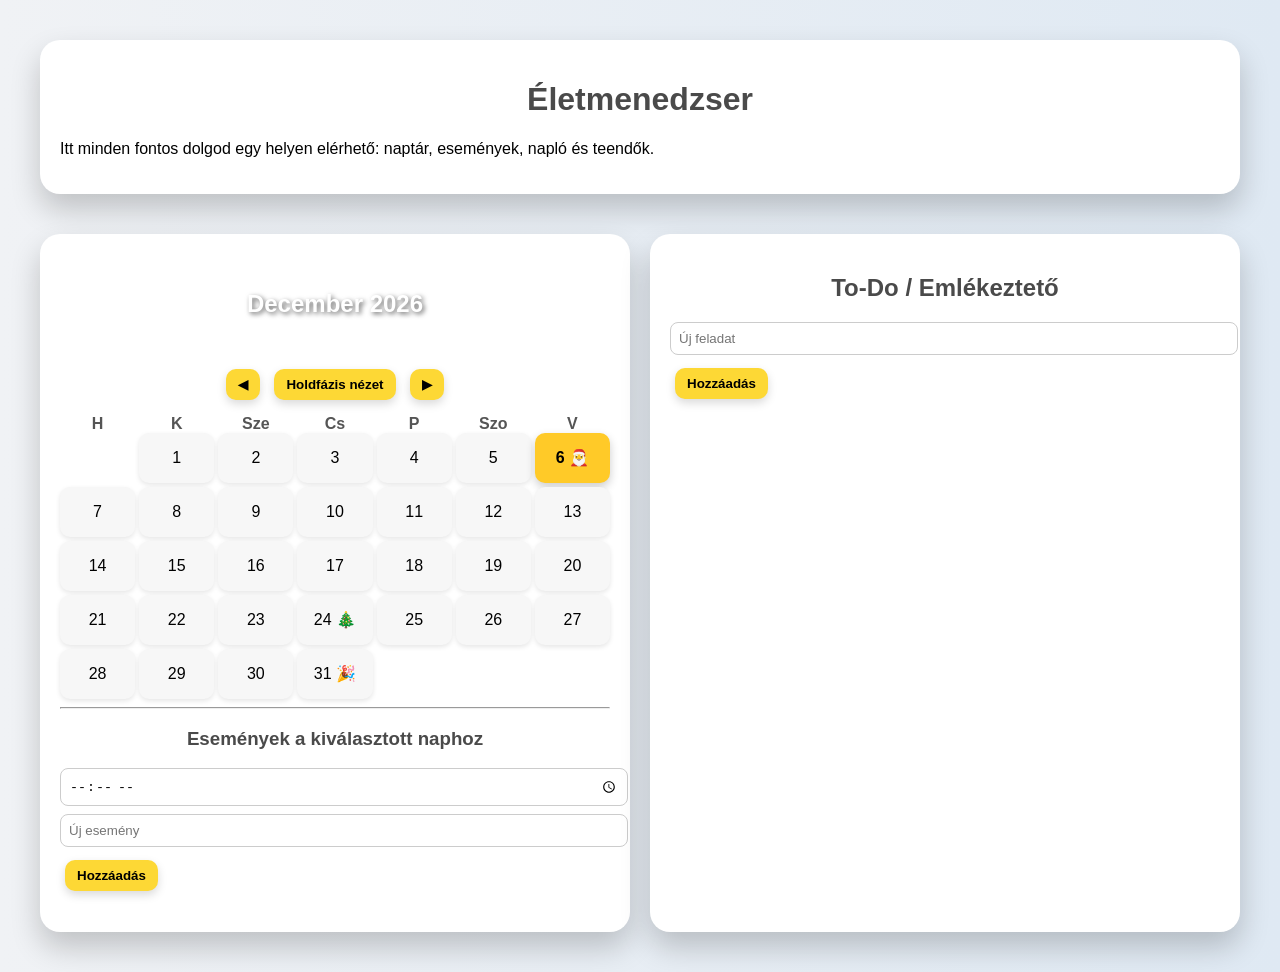
==== web.html @ cc16631f "Add files via upload" ====
<!DOCTYPE html>
<html lang="hu">
<head>
<meta charset="UTF-8">
<meta name="viewport" content="width=device-width, initial-scale=1.0">
<title>Életmenedzser</title>
<style>
body {margin:0;font-family:'Roboto',sans-serif;background:linear-gradient(to right,#f0f2f5,#dfe9f3);min-height:100vh;display:flex;justify-content:center;padding:20px;}
.container {width:100%; max-width:1200px;}
h1,h2,h3 {text-align:center;color:#4a4a4a;}
.card {background:#fff;border-radius:20px;padding:20px;box-shadow:0 15px 30px rgba(0,0,0,0.2);margin:20px 0;}
.grid {display:grid;grid-template-columns:repeat(auto-fit,minmax(280px,1fr));gap:20px;}
button {padding:8px 12px;border:none;border-radius:10px;cursor:pointer;background:#fdd835;font-weight:bold;margin:5px;transition:0.3s;box-shadow:0 4px 10px rgba(0,0,0,0.15);}
button:hover {background:#ffc107; transform:translateY(-2px);}
.weekdays, .days {display:grid; grid-template-columns:repeat(7,1fr); text-align:center; gap:4px;}
.weekdays div {font-weight:bold; color:#555;}
.day {min-height:50px;display:flex;justify-content:center;align-items:center;flex-direction:column;border-radius:10px;background:#f7f7f7;position:relative;transition:0.3s;box-shadow:0 2px 5px rgba(0,0,0,0.1);}
.day:hover {background:#ffe082; transform:translateY(-2px);}
.day.today {background:#ffca28; font-weight:bold; box-shadow:0 4px 10px rgba(0,0,0,0.2);}
.tooltiptext {position:absolute;bottom:100%;left:50%;transform:translateX(-50%);background:#333;color:#fff;padding:3px 8px;border-radius:6px;font-size:12px;display:none;white-space: pre-line;text-align:left;}
.day:hover .tooltiptext {display:block;}
#calendarHeader {height:100px;border-radius:15px;margin-bottom:10px;background-size:cover;background-position:center;display:flex;align-items:center;justify-content:center;color:white;font-size:24px;font-weight:bold;text-shadow:2px 2px 5px rgba(0,0,0,0.6);}
textarea, input {width:100%; padding:8px; border-radius:8px; border:1px solid #ccc; margin-bottom:8px;}
ul {list-style:none; padding:0;}
li {background:#f7f7f7; margin:5px 0; padding:8px; border-radius:10px; display:flex; justify-content:space-between; align-items:center;}
li span {flex-grow:1; cursor:pointer;}
</style>
</head>
<body onload="renderCalendar()">
<div class="container">
    <div class="card"><h1>Életmenedzser</h1><p>Itt minden fontos dolgod egy helyen elérhető: naptár, események, napló és teendők.</p></div>
    <div class="grid">
        <!-- NAPTÁR ÉS ESEMÉNYEK -->
        <div class="card">
            <div id="calendarHeader"></div>
            <div style="text-align:center; margin:10px;">
                <button onclick="prevMonth()">◀</button>
                <button onclick="toggleMoon()">Holdfázis nézet</button>
                <button onclick="nextMonth()">▶</button>
            </div>
            <div class="weekdays">
                <div>H</div><div>K</div><div>Sze</div><div>Cs</div><div>P</div><div>Szo</div><div>V</div>
            </div>
            <div class="days" id="calendarDays"></div>
            <hr>
            <h3>Események a kiválasztott naphoz</h3>
            <input type="time" id="eventTime">
            <input type="text" id="eventInput" placeholder="Új esemény">
            <button onclick="addCalendarEvent()">Hozzáadás</button>
            <ul id="eventList"></ul>
        </div>

        <!-- TO-DO -->
        <div class="card">
            <h2>To-Do / Emlékeztető</h2>
            <input type="text" id="todoInput" placeholder="Új feladat">
            <button onclick="addTodo()">Hozzáadás</button>
            <ul class="todo-list" id="todoList"></ul>
        </div>
    </div>
</div>

<script>
// Változók
const monthNames=["Január","Február","Március","Április","Május","Június","Július","Augusztus","Szeptember","Október","November","December"];
let today=new Date();
let calendarMonth=today.getMonth();
let calendarYear=today.getFullYear();
let showMoon=false;
let selectedDay=today.getDate();

// Ünnepek
const holidayDates={"0-31": {name:"Imbolc", icon:"❄️"},"2-20": {name:"Ostara", icon:"🌸"},"7-1": {name:"Lughnasadh", icon:"🌾"},"9-31": {name:"Samhain", icon:"🎃"},"11-6": {name:"Mikulás", icon:"🎅"},"11-24": {name:"Karácsony", icon:"🎄"},"11-31": {name:"Szilveszter", icon:"🎉"}};

// Események
let calendarEvents=JSON.parse(localStorage.getItem("calendarEvents")||"{}");

// Holdfázis
function getMoonPhase(y,m,d){
    const lp=29.53;
    const c=new Date(y,m,d);
    const newMoon=new Date(2023,0,21);
    const diff=(c-newMoon)/(1000*60*60*24);
    const phase=diff%lp;
    if(phase<1) return {icon:"🌑",name:"Újhold"};
    if(phase<7.4) return {icon:"🌒",name:"Növő félhold"};
    if(phase<14.8) return {icon:"🌕",name:"Telihold"};
    if(phase<22.1) return {icon:"🌘",name:"Fogyó félhold"};
    return {icon:"🌑",name:"Újhold"};
}

// Évszakos háttér (helyi képek angol nevűek)
function getSeasonImage(month){
    if([2,3,4].includes(month)) return "url('images/spring.jpg')";
    if([5,6,7].includes(month)) return "url('images/summer.jpg')";
    if([8,9,10].includes(month)) return "url('images/autumn.jpg')";
    return "url('images/winter.jpg')";
}

// Naptár render
function getFirstDay(y,m){ let d=new Date(y,m,1).getDay(); return d===0?6:d-1;}
function renderCalendar(){
    const header=document.getElementById("calendarHeader");
    header.style.backgroundImage=getSeasonImage(calendarMonth);
    header.textContent=`${monthNames[calendarMonth]} ${calendarYear}`;
    const daysContainer=document.getElementById("calendarDays");
    daysContainer.innerHTML="";
    const firstDay=getFirstDay(calendarYear,calendarMonth);
    const daysInMonth=new Date(calendarYear,calendarMonth+1,0).getDate();
    for(let i=0;i<firstDay;i++) daysContainer.appendChild(document.createElement("div"));
    for(let d=1; d<=daysInMonth; d++){
        const div=document.createElement("div");
        div.classList.add("day");
        let text=d;
        let tip="";
        const key=`${calendarMonth}-${d}`;
        const dateKey=`${calendarYear}-${calendarMonth}-${d}`;
        if(showMoon){ const moon=getMoonPhase(calendarYear,calendarMonth,d); text+=" "+moon.icon; tip+=moon.name;}
        else if(holidayDates[key]){ text+=" "+holidayDates[key].icon; tip+=holidayDates[key].name;}
        if(calendarEvents[dateKey] && calendarEvents[dateKey].length>0){ div.style.background="skyblue"; tip+=(tip?"\n":"")+calendarEvents[dateKey].join("\n");}
        div.textContent=text;
        if(tip){ const t=document.createElement("span"); t.classList.add("tooltiptext"); t.textContent=tip; div.appendChild(t);}
        div.onclick=()=>{selectedDay=d; renderEvents(); renderCalendar();};
        if(d===today.getDate() && calendarMonth===today.getMonth() && calendarYear===today.getFullYear()) div.classList.add("today");
        daysContainer.appendChild(div);
    }
}

// Események render
function renderEvents(){
    const list=document.getElementById("eventList");
    list.innerHTML="";
    const dateKey=`${calendarYear}-${calendarMonth}-${selectedDay}`;
    const events=calendarEvents[dateKey]||[];
    events.forEach((ev,i)=>{
        const li=document.createElement("li");
        const span=document.createElement("span"); span.textContent=ev; li.appendChild(span);
        const del=document.createElement("button"); del.textContent="✖";
        del.onclick=(e)=>{e.stopPropagation(); events.splice(i,1); calendarEvents[dateKey]=events; localStorage.setItem("calendarEvents",JSON.stringify(calendarEvents)); renderEvents(); renderCalendar();};
        li.appendChild(del); list.appendChild(li);
    });
}

// Esemény hozzáadás
function addCalendarEvent(){
    const input=document.getElementById("eventInput");
    const timeInput=document.getElementById("eventTime");
    const text=input.value.trim();
    const time=timeInput.value;
    if(!text) return;
    const dateKey=`${calendarYear}-${calendarMonth}-${selectedDay}`;
    if(!calendarEvents[dateKey]) calendarEvents[dateKey]=[];
    calendarEvents[dateKey].push(time ? `${time} – ${text}` : text);
    localStorage.setItem("calendarEvents",JSON.stringify(calendarEvents));
    input.value=""; timeInput.value="";
    renderEvents(); renderCalendar();
}

// Month toggle
function prevMonth(){calendarMonth--; if(calendarMonth<0){calendarMonth=11; calendarYear--;} renderCalendar(); renderEvents();}
function nextMonth(){calendarMonth++; if(calendarMonth>11){calendarMonth=0; calendarYear++;} renderCalendar(); renderEvents();}
function toggleMoon(){showMoon=!showMoon; renderCalendar(); renderEvents();}

// NAPLÓ
let diaryUnlocked=false;
let diaryDate=new Date();
const diaryContent=document.getElementById("diaryContent");
const diaryDateSpan=document.getElementById("diaryDate");
function unlockDiary(){
    const pwd=document.getElementById("diaryPassword").value;
    if(pwd==="titkos"){diaryUnlocked=true; document.getElementById("diaryLock").style.display="none"; document.getElementById("diaryContentWrapper").style.display="block"; updateDiary();}
    else alert("Hibás kód!");
}
function updateDiary(){
    if(!diaryUnlocked) return;
    diaryDateSpan.textContent=`${monthNames[diaryDate.getMonth()]} ${diaryDate.getDate()}`;
    const key=`diary_${diaryDate.getFullYear()}_${diaryDate.getMonth()}_${diaryDate.getDate()}`;
    diaryContent.value=localStorage.getItem(key)||"";
}
function saveDiary(){if(!diaryUnlocked) return; const key=`diary_${diaryDate.getFullYear()}_${diaryDate.getMonth()}_${diaryDate.getDate()}`; localStorage.setItem(key, diaryContent.value);}
diaryContent.addEventListener("input", saveDiary);
function prevDay(){if(!diaryUnlocked) return; diaryDate.setDate(diaryDate.getDate()-1); updateDiary();}
function nextDay(){if(!diaryUnlocked) return; diaryDate.setDate(diaryDate.getDate()+1); updateDiary();}

// TO-DO
const todoInput=document.getElementById("todoInput");
const todoList=document.getElementById("todoList");
let todos=JSON.parse(localStorage.getItem("todos")||"[]");
function renderTodos(){todoList.innerHTML=""; todos.forEach((t,i)=>{const li=document.createElement("li"); const span=document.createElement("span"); span.textContent=t.text; if(t.done) span.style.textDecoration="line-through"; span.onclick=()=>{todos[i].done=!todos[i].done; saveTodos();}; const del=document.createElement("button"); del.textContent="✖"; del.onclick=(e)=>{e.stopPropagation(); todos.splice(i,1); saveTodos();}; li.appendChild(span); li.appendChild(del); todoList.appendChild(li);});}
function addTodo(){if(todoInput.value.trim()==="") return; todos.push({text:todoInput.value,done:false}); todoInput.value=""; saveTodos();}
function saveTodos(){localStorage.setItem("todos",JSON.stringify(todos)); renderTodos();}

// INIT
renderCalendar(); renderEvents(); renderTodos();
// FIX: néha csak második futásra rajzol rendesen
setTimeout(() => {
  renderCalendar();
}, 100);
</script>
</body>
</html>
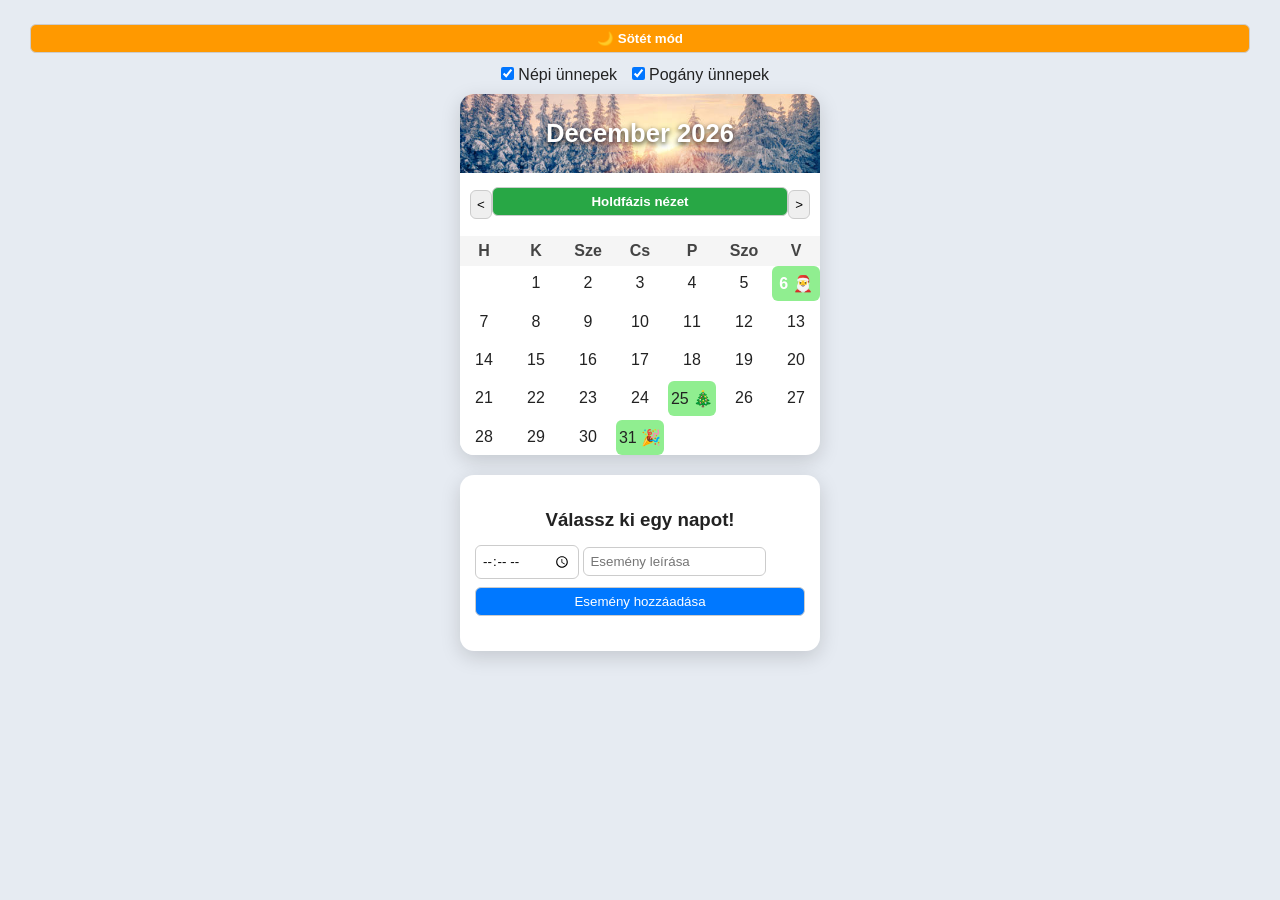
==== commit d70391ed: "fix it" ====
--- a/web.html
+++ b/web.html
@@ -3,199 +3,315 @@
 <head>
 <meta charset="UTF-8">
 <meta name="viewport" content="width=device-width, initial-scale=1.0">
-<title>Életmenedzser</title>
+<title>Interaktív Magyar Naptár + Holdfázis</title>
 <style>
-body {margin:0;font-family:'Roboto',sans-serif;background:linear-gradient(to right,#f0f2f5,#dfe9f3);min-height:100vh;display:flex;justify-content:center;padding:20px;}
-.container {width:100%; max-width:1200px;}
-h1,h2,h3 {text-align:center;color:#4a4a4a;}
-.card {background:#fff;border-radius:20px;padding:20px;box-shadow:0 15px 30px rgba(0,0,0,0.2);margin:20px 0;}
-.grid {display:grid;grid-template-columns:repeat(auto-fit,minmax(280px,1fr));gap:20px;}
-button {padding:8px 12px;border:none;border-radius:10px;cursor:pointer;background:#fdd835;font-weight:bold;margin:5px;transition:0.3s;box-shadow:0 4px 10px rgba(0,0,0,0.15);}
-button:hover {background:#ffc107; transform:translateY(-2px);}
-.weekdays, .days {display:grid; grid-template-columns:repeat(7,1fr); text-align:center; gap:4px;}
-.weekdays div {font-weight:bold; color:#555;}
-.day {min-height:50px;display:flex;justify-content:center;align-items:center;flex-direction:column;border-radius:10px;background:#f7f7f7;position:relative;transition:0.3s;box-shadow:0 2px 5px rgba(0,0,0,0.1);}
-.day:hover {background:#ffe082; transform:translateY(-2px);}
-.day.today {background:#ffca28; font-weight:bold; box-shadow:0 4px 10px rgba(0,0,0,0.2);}
-.tooltiptext {position:absolute;bottom:100%;left:50%;transform:translateX(-50%);background:#333;color:#fff;padding:3px 8px;border-radius:6px;font-size:12px;display:none;white-space: pre-line;text-align:left;}
-.day:hover .tooltiptext {display:block;}
-#calendarHeader {height:100px;border-radius:15px;margin-bottom:10px;background-size:cover;background-position:center;display:flex;align-items:center;justify-content:center;color:white;font-size:24px;font-weight:bold;text-shadow:2px 2px 5px rgba(0,0,0,0.6);}
-textarea, input {width:100%; padding:8px; border-radius:8px; border:1px solid #ccc; margin-bottom:8px;}
-ul {list-style:none; padding:0;}
-li {background:#f7f7f7; margin:5px 0; padding:8px; border-radius:10px; display:flex; justify-content:space-between; align-items:center;}
-li span {flex-grow:1; cursor:pointer;}
+*{box-sizing:border-box;font-family:"Segoe UI",sans-serif;transition:0.3s;}
+body{background:#e6ebf2;color:#222;display:flex;flex-direction:column;align-items:center;margin:0;padding:20px;}
+.dark-mode{background:#121212;color:#eee;}
+button{padding:6px 12px;border:none;border-radius:8px;cursor:pointer;transition:0.2s;}
+button:hover{opacity:0.85;}
+.calendar{width:360px;background:white;border-radius:14px;box-shadow:0 6px 20px rgba(0,0,0,0.15);overflow:hidden;margin-bottom:20px;transition:0.3s;}
+.dark-mode .calendar{background:#1e1e1e;color:#eee;}
+.month-header{color:white;text-align:center;font-weight:bold;font-size:1.6rem;padding:25px 0;background-size:cover;background-position:center;text-shadow:0 2px 5px rgba(0,0,0,0.8);}
+.controls{display:flex;justify-content:space-between;align-items:center;padding:10px;}
+.weekdays,.days{display:grid;grid-template-columns:repeat(7,1fr);gap:4px;}
+.weekdays{background:#f5f5f5;padding:6px 0;text-align:center;font-weight:bold;color:#444;}
+.dark-mode .weekdays{background:#2a2a2a;color:#ddd;}
+.day{text-align:center;padding:8px 0;border-radius:6px;transition:all 0.2s;cursor:pointer;position:relative;background:#fff;color:#222;}
+.dark-mode .day{background:#2c2c2c;color:#eee;}
+.day:hover{background:#e8f0fe;}
+.dark-mode .day:hover{background:#3a3a3a;}
+.today{background:#0078ff;color:white;font-weight:bold;}
+.dark-mode .today{background:#3399ff;}
+.selected{border:2px solid red;background:#ffeaea;}
+.has-event{background:skyblue !important;}
+.holiday-nepi{background:lightgreen;}
+.dark-mode .holiday-nepi{background:#3a5f3a;}
+.holiday-pogany{background:plum;}
+.dark-mode .holiday-pogany{background:#5a2a5a;}
+.tooltip{position:fixed;background:rgba(0,0,0,0.85);color:white;padding:6px 12px;border-radius:6px;max-width:240px;text-align:center;opacity:0;transition:opacity 0.2s;pointer-events:none;z-index:9999;}
+.dark-mode .tooltip{background:rgba(255,255,255,0.85);color:#000;}
+#switchViewBtn,#toggleDarkMode{width:calc(100% - 20px);margin-bottom:10px;font-weight:bold;color:white;}
+#switchViewBtn{background:#28a745;}
+#switchViewBtn:hover{background:#1e7e34;}
+#toggleDarkMode{background:#ff9900;}
+#toggleDarkMode:hover{background:#cc7a00;}
+#eventPanel{width:360px;background:white;border-radius:14px;box-shadow:0 6px 20px rgba(0,0,0,0.15);padding:15px;}
+.dark-mode #eventPanel{background:#1e1e1e;color:#eee;}
+#selectedDateText{text-align:center;font-weight:bold;margin-bottom:10px;}
+input,button{padding:6px;border-radius:6px;border:1px solid #ccc;margin:4px 0;}
+#addEventBtn{background:#0078ff;color:white;width:100%;}
+#addEventBtn:hover{background:#005ecb;}
+ul{list-style:none;padding:0;}
+li{background:#f0f0f0;padding:6px;border-radius:6px;margin:5px 0;display:flex;justify-content:space-between;align-items:center;}
+.dark-mode li{background:#2c2c2c;color:#eee;}
+li button{background:#ff4d4d;color:white;border:none;border-radius:6px;padding:4px 6px;cursor:pointer;}
+#holidayFilters{margin-bottom:10px;}
+#holidayFilters label{margin-right:10px;}
 </style>
 </head>
-<body onload="renderCalendar()">
-<div class="container">
-    <div class="card"><h1>Életmenedzser</h1><p>Itt minden fontos dolgod egy helyen elérhető: naptár, események, napló és teendők.</p></div>
-    <div class="grid">
-        <!-- NAPTÁR ÉS ESEMÉNYEK -->
-        <div class="card">
-            <div id="calendarHeader"></div>
-            <div style="text-align:center; margin:10px;">
-                <button onclick="prevMonth()">◀</button>
-                <button onclick="toggleMoon()">Holdfázis nézet</button>
-                <button onclick="nextMonth()">▶</button>
-            </div>
-            <div class="weekdays">
-                <div>H</div><div>K</div><div>Sze</div><div>Cs</div><div>P</div><div>Szo</div><div>V</div>
-            </div>
-            <div class="days" id="calendarDays"></div>
-            <hr>
-            <h3>Események a kiválasztott naphoz</h3>
-            <input type="time" id="eventTime">
-            <input type="text" id="eventInput" placeholder="Új esemény">
-            <button onclick="addCalendarEvent()">Hozzáadás</button>
-            <ul id="eventList"></ul>
-        </div>
-
-        <!-- TO-DO -->
-        <div class="card">
-            <h2>To-Do / Emlékeztető</h2>
-            <input type="text" id="todoInput" placeholder="Új feladat">
-            <button onclick="addTodo()">Hozzáadás</button>
-            <ul class="todo-list" id="todoList"></ul>
-        </div>
-    </div>
+<body>
+
+<button id="toggleDarkMode">🌙 Sötét mód</button>
+
+<div id="holidayFilters">
+  <label><input type="checkbox" id="filterNepi" checked> Népi ünnepek</label>
+  <label><input type="checkbox" id="filterPogany" checked> Pogány ünnepek</label>
 </div>
 
+<div class="calendar" id="calendarView">
+  <div class="month-header" id="monthHeader"></div>
+  <div class="controls">
+    <button id="prevBtn">&lt;</button>
+    <button id="switchViewBtn">Holdfázis nézet</button>
+    <button id="nextBtn">&gt;</button>
+  </div>
+  <div class="weekdays"><div>H</div><div>K</div><div>Sze</div><div>Cs</div><div>P</div><div>Szo</div><div>V</div></div>
+  <div class="days" id="daysContainer"></div>
+</div>
+
+<div class="calendar" id="moonView" style="display:none;">
+  <div class="month-header" id="monthHeaderMoon"></div>
+  <div class="controls">
+    <button id="prevMoon">&lt;</button>
+    <button id="switchBackBtn">Vissza a naptárhoz</button>
+    <button id="nextMoon">&gt;</button>
+  </div>
+  <div class="weekdays"><div>H</div><div>K</div><div>Sze</div><div>Cs</div><div>P</div><div>Szo</div><div>V</div></div>
+  <div class="days" id="moonContainer"></div>
+</div>
+
+<div id="eventPanel">
+  <h3 id="selectedDateText">Válassz ki egy napot!</h3>
+  <input type="time" id="eventTime" placeholder="Időpont">
+  <input type="text" id="eventInput" placeholder="Esemény leírása">
+  <button id="addEventBtn">Esemény hozzáadása</button>
+  <ul id="eventList"></ul>
+</div>
+
 <script>
-// Változók
 const monthNames=["Január","Február","Március","Április","Május","Június","Július","Augusztus","Szeptember","Október","November","December"];
-let today=new Date();
-let calendarMonth=today.getMonth();
-let calendarYear=today.getFullYear();
-let showMoon=false;
-let selectedDay=today.getDate();
-
-// Ünnepek
-const holidayDates={"0-31": {name:"Imbolc", icon:"❄️"},"2-20": {name:"Ostara", icon:"🌸"},"7-1": {name:"Lughnasadh", icon:"🌾"},"9-31": {name:"Samhain", icon:"🎃"},"11-6": {name:"Mikulás", icon:"🎅"},"11-24": {name:"Karácsony", icon:"🎄"},"11-31": {name:"Szilveszter", icon:"🎉"}};
-
-// Események
-let calendarEvents=JSON.parse(localStorage.getItem("calendarEvents")||"{}");
-
-// Holdfázis
+const weekdayNames=["vasárnap","hétfő","kedd","szerda","csütörtök","péntek","szombat"];
+let currentDate=new Date();
+let selectedDate=null;
+
+// ---------- Ünnepek ----------
+let holidays=[
+  {date:"12-25",name:"Karácsony",category:"népi",icon:"🎄"},
+  {date:"12-06",name:"Mikulás",category:"népi",icon:"🎅"},
+  {date:"11-01",name:"Mindenszentek",category:"népi",icon:"🕯️"},
+  {date:"10-31",name:"Halloween",category:"népi",icon:"🎃"},
+  {date:"12-31",name:"Szilveszter",category:"népi",icon:"🎉"},
+  {date:"10-31",name:"Samhain",category:"pogány",icon:"👻"},
+  {date:"0-31",name:"Imbolc",category:"pogány",icon:"❄️"},
+  {date:"2-20",name:"Ostara",category:"pogány",icon:"🌸"},
+  {date:"7-01",name:"Lughnasadh",category:"pogány",icon:"🌾"},
+  {date:"9-31",name:"Samhain",category:"pogány",icon:"🎃"}
+];
+
+// ---------- Események ----------
+function getEvents(){return JSON.parse(localStorage.getItem("events"))||{};}
+function saveEvents(e){localStorage.setItem("events",JSON.stringify(e));}
+
+// ---------- Szezonkép ----------
+function getSeasonImage(m){if([2,3,4].includes(m)) return "images/spring.jpg"; if([5,6,7].includes(m)) return "images/summer.jpg"; if([8,9,10].includes(m)) return "images/autumn.jpg"; return "images/winter.jpg";}
+
+// ---------- Holdfázis ----------
 function getMoonPhase(y,m,d){
-    const lp=29.53;
-    const c=new Date(y,m,d);
-    const newMoon=new Date(2023,0,21);
-    const diff=(c-newMoon)/(1000*60*60*24);
-    const phase=diff%lp;
-    if(phase<1) return {icon:"🌑",name:"Újhold"};
-    if(phase<7.4) return {icon:"🌒",name:"Növő félhold"};
-    if(phase<14.8) return {icon:"🌕",name:"Telihold"};
-    if(phase<22.1) return {icon:"🌘",name:"Fogyó félhold"};
-    return {icon:"🌑",name:"Újhold"};
-}
-
-// Évszakos háttér (helyi képek angol nevűek)
-function getSeasonImage(month){
-    if([2,3,4].includes(month)) return "url('images/spring.jpg')";
-    if([5,6,7].includes(month)) return "url('images/summer.jpg')";
-    if([8,9,10].includes(month)) return "url('images/autumn.jpg')";
-    return "url('images/winter.jpg')";
-}
-
-// Naptár render
-function getFirstDay(y,m){ let d=new Date(y,m,1).getDay(); return d===0?6:d-1;}
+  const lp=29.53,newMoon=new Date(2023,0,21);
+  const daysSince=(new Date(y,m,d)-newMoon)/(1000*60*60*24);
+  const phase=daysSince%lp;
+  if(phase<1) return {icon:"🌑",name:"Újhold"};
+  if(phase<7.4) return {icon:"🌒",name:"Növekvő félhold"};
+  if(phase<14.8) return {icon:"🌕",name:"Telihold"};
+  if(phase<22.1) return {icon:"🌘",name:"Fogyó félhold"};
+  return {icon:"🌑",name:"Újhold"};
+}
+
+// ---------- Tooltip ----------
+function makeTooltip(text,target){
+  const tip=document.createElement("div");
+  tip.className="tooltip";
+  tip.innerText=text;
+  document.body.appendChild(tip);
+  target.addEventListener("mousemove",e=>{tip.style.top=(e.clientY-40)+"px";tip.style.left=(e.clientX)+"px";});
+  target.addEventListener("mouseenter",()=>tip.style.opacity="1");
+  target.addEventListener("mouseleave",()=>tip.style.opacity="0");
+}
+
+// ---------- Húsvét számítása ----------
+function getEasterDate(year){
+  const f=Math.floor,G=year%19,C=Math.floor(year/100),
+        H=(C-Math.floor(C/4)-Math.floor((8*C+13)/25)+19*G+15)%30,
+        I=H-Math.floor(H/28)*(1-Math.floor(H/28)*Math.floor(29/(H+1))*Math.floor((21-G)/11)),
+        J=(year+Math.floor(year/4)+I+2-C+Math.floor(C/4))%7,
+        L=I-J,
+        month=3+Math.floor((L+40)/44),
+        day=L+28-31*Math.floor(month/4);
+  return {month:month-1,day};
+}
+
+// ---------- Dinamikus ünnepek ----------
+function addDynamicHolidays(year){
+  holidays = holidays.filter(h => !["Húsvét","Vérhold"].includes(h.name));
+  const easter=getEasterDate(year);
+  holidays.push({date:`${easter.month+1}-${easter.day}`,name:"Húsvét",category:"népi",icon:"🐣"});
+  let verHold=null;
+  for(let m=easter.month;m<=11;m++){
+    const firstDay=(m===easter.month?easter.day+1:1);
+    const lastDay=new Date(year,m+1,0).getDate();
+    for(let d=firstDay;d<=lastDay;d++){
+      const ph=getMoonPhase(year,m,d);
+      if(ph.name==="Telihold"){verHold={month:m,day:d}; break;}
+    }
+    if(verHold) break;
+  }
+  if(verHold) holidays.push({date:`${verHold.month+1}-${verHold.day}`,name:"Vérhold",category:"pogány",icon:"🩸🌕"});
+}
+
+// ---------- Nap kijelölés ----------
+function selectDay(y,m,d,el){
+  document.querySelectorAll(".day").forEach(x=>x.classList.remove("selected"));
+  el.classList.add("selected");
+  selectedDate=`${y}-${m+1}-${d}`;
+  const date=new Date(y,m,d);
+  document.getElementById("selectedDateText").innerText=`${y}. ${monthNames[m].toLowerCase()} ${d}. ${weekdayNames[date.getDay()]}`;
+  renderEvents();
+}
+
+// ---------- Eseménylista ----------
+function renderEvents(){
+  const list=document.getElementById("eventList");
+  list.innerHTML="";
+  if(!selectedDate) return;
+  const events=getEvents()[selectedDate]||[];
+  events.sort((a,b)=>(a.time||"").localeCompare(b.time||""));
+  events.forEach((ev,i)=>{
+    const li=document.createElement("li");
+    li.innerText=`${ev.time? "["+ev.time+"] ":""}${ev.text}`;
+    const del=document.createElement("button");
+    del.innerText="X";
+    del.onclick=()=>{const all=getEvents(); all[selectedDate].splice(i,1); saveEvents(all); renderEvents(); renderCalendar(); renderMoon();};
+    li.appendChild(del);
+    list.appendChild(li);
+  });
+}
+
+// ---------- Naptár kirajzolása ----------
 function renderCalendar(){
-    const header=document.getElementById("calendarHeader");
-    header.style.backgroundImage=getSeasonImage(calendarMonth);
-    header.textContent=`${monthNames[calendarMonth]} ${calendarYear}`;
-    const daysContainer=document.getElementById("calendarDays");
-    daysContainer.innerHTML="";
-    const firstDay=getFirstDay(calendarYear,calendarMonth);
-    const daysInMonth=new Date(calendarYear,calendarMonth+1,0).getDate();
-    for(let i=0;i<firstDay;i++) daysContainer.appendChild(document.createElement("div"));
-    for(let d=1; d<=daysInMonth; d++){
-        const div=document.createElement("div");
-        div.classList.add("day");
-        let text=d;
-        let tip="";
-        const key=`${calendarMonth}-${d}`;
-        const dateKey=`${calendarYear}-${calendarMonth}-${d}`;
-        if(showMoon){ const moon=getMoonPhase(calendarYear,calendarMonth,d); text+=" "+moon.icon; tip+=moon.name;}
-        else if(holidayDates[key]){ text+=" "+holidayDates[key].icon; tip+=holidayDates[key].name;}
-        if(calendarEvents[dateKey] && calendarEvents[dateKey].length>0){ div.style.background="skyblue"; tip+=(tip?"\n":"")+calendarEvents[dateKey].join("\n");}
-        div.textContent=text;
-        if(tip){ const t=document.createElement("span"); t.classList.add("tooltiptext"); t.textContent=tip; div.appendChild(t);}
-        div.onclick=()=>{selectedDay=d; renderEvents(); renderCalendar();};
-        if(d===today.getDate() && calendarMonth===today.getMonth() && calendarYear===today.getFullYear()) div.classList.add("today");
-        daysContainer.appendChild(div);
-    }
-}
-
-// Események render
-function renderEvents(){
-    const list=document.getElementById("eventList");
-    list.innerHTML="";
-    const dateKey=`${calendarYear}-${calendarMonth}-${selectedDay}`;
-    const events=calendarEvents[dateKey]||[];
-    events.forEach((ev,i)=>{
-        const li=document.createElement("li");
-        const span=document.createElement("span"); span.textContent=ev; li.appendChild(span);
-        const del=document.createElement("button"); del.textContent="✖";
-        del.onclick=(e)=>{e.stopPropagation(); events.splice(i,1); calendarEvents[dateKey]=events; localStorage.setItem("calendarEvents",JSON.stringify(calendarEvents)); renderEvents(); renderCalendar();};
-        li.appendChild(del); list.appendChild(li);
+  const year=currentDate.getFullYear();
+  const month=currentDate.getMonth();
+  addDynamicHolidays(year);
+  document.getElementById("monthHeader").style.backgroundImage=`url(${getSeasonImage(month)})`;
+  document.getElementById("monthHeader").innerText=`${monthNames[month]} ${year}`;
+  
+  const container=document.getElementById("daysContainer");
+  container.innerHTML="";
+  const first=new Date(year,month,1);
+  let start=first.getDay(); if(start===0) start=7;
+  const last=new Date(year,month+1,0).getDate();
+  const events=getEvents();
+  const filterN=document.getElementById("filterNepi").checked;
+  const filterP=document.getElementById("filterPogany").checked;
+
+  for(let i=1;i<start;i++) container.appendChild(document.createElement("div"));
+  for(let d=1;d<=last;d++){
+    const div=document.createElement("div");
+    div.className="day";
+    div.innerText=d;
+    const key=`${year}-${month+1}-${d}`;
+    if(events[key]&&events[key].length>0) div.classList.add("has-event");
+
+    holidays.forEach(h=>{
+      const [hm,hd]=h.date.split("-").map(Number);
+      if(hm-1 === month && hd===d){
+        if((h.category==="népi"&&filterN)||(h.category==="pogány"&&filterP)){
+          div.innerText+=" "+h.icon;
+          if(h.category==="népi") div.classList.add("holiday-nepi");
+          if(h.category==="pogány") div.classList.add("holiday-pogany");
+          makeTooltip(h.name,div);
+        }
+      }
     });
-}
-
-// Esemény hozzáadás
-function addCalendarEvent(){
-    const input=document.getElementById("eventInput");
-    const timeInput=document.getElementById("eventTime");
-    const text=input.value.trim();
-    const time=timeInput.value;
-    if(!text) return;
-    const dateKey=`${calendarYear}-${calendarMonth}-${selectedDay}`;
-    if(!calendarEvents[dateKey]) calendarEvents[dateKey]=[];
-    calendarEvents[dateKey].push(time ? `${time} – ${text}` : text);
-    localStorage.setItem("calendarEvents",JSON.stringify(calendarEvents));
-    input.value=""; timeInput.value="";
-    renderEvents(); renderCalendar();
-}
-
-// Month toggle
-function prevMonth(){calendarMonth--; if(calendarMonth<0){calendarMonth=11; calendarYear--;} renderCalendar(); renderEvents();}
-function nextMonth(){calendarMonth++; if(calendarMonth>11){calendarMonth=0; calendarYear++;} renderCalendar(); renderEvents();}
-function toggleMoon(){showMoon=!showMoon; renderCalendar(); renderEvents();}
-
-// NAPLÓ
-let diaryUnlocked=false;
-let diaryDate=new Date();
-const diaryContent=document.getElementById("diaryContent");
-const diaryDateSpan=document.getElementById("diaryDate");
-function unlockDiary(){
-    const pwd=document.getElementById("diaryPassword").value;
-    if(pwd==="titkos"){diaryUnlocked=true; document.getElementById("diaryLock").style.display="none"; document.getElementById("diaryContentWrapper").style.display="block"; updateDiary();}
-    else alert("Hibás kód!");
-}
-function updateDiary(){
-    if(!diaryUnlocked) return;
-    diaryDateSpan.textContent=`${monthNames[diaryDate.getMonth()]} ${diaryDate.getDate()}`;
-    const key=`diary_${diaryDate.getFullYear()}_${diaryDate.getMonth()}_${diaryDate.getDate()}`;
-    diaryContent.value=localStorage.getItem(key)||"";
-}
-function saveDiary(){if(!diaryUnlocked) return; const key=`diary_${diaryDate.getFullYear()}_${diaryDate.getMonth()}_${diaryDate.getDate()}`; localStorage.setItem(key, diaryContent.value);}
-diaryContent.addEventListener("input", saveDiary);
-function prevDay(){if(!diaryUnlocked) return; diaryDate.setDate(diaryDate.getDate()-1); updateDiary();}
-function nextDay(){if(!diaryUnlocked) return; diaryDate.setDate(diaryDate.getDate()+1); updateDiary();}
-
-// TO-DO
-const todoInput=document.getElementById("todoInput");
-const todoList=document.getElementById("todoList");
-let todos=JSON.parse(localStorage.getItem("todos")||"[]");
-function renderTodos(){todoList.innerHTML=""; todos.forEach((t,i)=>{const li=document.createElement("li"); const span=document.createElement("span"); span.textContent=t.text; if(t.done) span.style.textDecoration="line-through"; span.onclick=()=>{todos[i].done=!todos[i].done; saveTodos();}; const del=document.createElement("button"); del.textContent="✖"; del.onclick=(e)=>{e.stopPropagation(); todos.splice(i,1); saveTodos();}; li.appendChild(span); li.appendChild(del); todoList.appendChild(li);});}
-function addTodo(){if(todoInput.value.trim()==="") return; todos.push({text:todoInput.value,done:false}); todoInput.value=""; saveTodos();}
-function saveTodos(){localStorage.setItem("todos",JSON.stringify(todos)); renderTodos();}
-
-// INIT
-renderCalendar(); renderEvents(); renderTodos();
-// FIX: néha csak második futásra rajzol rendesen
-setTimeout(() => {
+
+    const today=new Date();
+    if(d===today.getDate()&&month===today.getMonth()&&year===today.getFullYear()) div.classList.add("today");
+
+    div.addEventListener("click",()=>selectDay(year,month,d,div));
+    container.appendChild(div);
+  }
+}
+
+// ---------- Holdfázis nézet ----------
+function renderMoon(){
+  const year=currentDate.getFullYear();
+  const month=currentDate.getMonth();
+  addDynamicHolidays(year);
+  document.getElementById("monthHeaderMoon").style.backgroundImage=`url(${getSeasonImage(month)})`;
+  document.getElementById("monthHeaderMoon").innerText=`${monthNames[month]} ${year}`;
+  
+  const container=document.getElementById("moonContainer");
+  container.innerHTML="";
+  const first=new Date(year,month,1);
+  let start=first.getDay(); if(start===0) start=7;
+  const last=new Date(year,month+1,0).getDate();
+  
+  for(let i=1;i<start;i++) container.appendChild(document.createElement("div"));
+  for(let d=1;d<=last;d++){
+    const div=document.createElement("div");
+    div.className="day";
+    const ph=getMoonPhase(year,month,d);
+    div.innerText=`${d} ${ph.icon}`;
+    makeTooltip(ph.name,div);
+    container.appendChild(div);
+  }
+}
+
+// ---------- Gombok ----------
+document.getElementById("prevBtn").onclick=()=>{currentDate.setMonth(currentDate.getMonth()-1);renderCalendar();};
+document.getElementById("nextBtn").onclick=()=>{currentDate.setMonth(currentDate.getMonth()+1);renderCalendar();};
+document.getElementById("prevMoon").onclick=()=>{currentDate.setMonth(currentDate.getMonth()-1);renderMoon();};
+document.getElementById("nextMoon").onclick=()=>{currentDate.setMonth(currentDate.getMonth()+1);renderMoon();};
+
+document.getElementById("switchViewBtn").onclick=()=>{
+  document.getElementById("calendarView").style.display="none";
+  document.getElementById("moonView").style.display="block";
+  renderMoon();
+};
+document.getElementById("switchBackBtn").onclick=()=>{
+  document.getElementById("moonView").style.display="none";
+  document.getElementById("calendarView").style.display="block";
   renderCalendar();
-}, 100);
+};
+
+// ---------- Esemény hozzáadása ----------
+document.getElementById("addEventBtn").onclick=()=>{
+  if(!selectedDate){alert("Először válassz egy napot!");return;}
+  const text=document.getElementById("eventInput").value.trim();
+  const time=document.getElementById("eventTime").value.trim();
+  if(!text) return;
+  const events=getEvents();
+  if(!events[selectedDate]) events[selectedDate]=[];
+  events[selectedDate].push({text,time});
+  saveEvents(events);
+  document.getElementById("eventInput").value="";
+  document.getElementById("eventTime").value="";
+  renderEvents(); renderCalendar(); renderMoon();
+};
+
+// ---------- Ünnep szűrők ----------
+document.getElementById("filterNepi").onchange=()=>renderCalendar();
+document.getElementById("filterPogany").onchange=()=>renderCalendar();
+
+// ---------- Sötét / világos mód ----------
+document.getElementById("toggleDarkMode").onclick=()=>{
+  document.body.classList.toggle("dark-mode");
+  if(document.body.classList.contains("dark-mode")) document.getElementById("toggleDarkMode").innerText="☀️ Világos mód";
+  else document.getElementById("toggleDarkMode").innerText="🌙 Sötét mód";
+};
+
+// ---------- Inicializálás ----------
+renderCalendar();
 </script>
 </body>
 </html>
